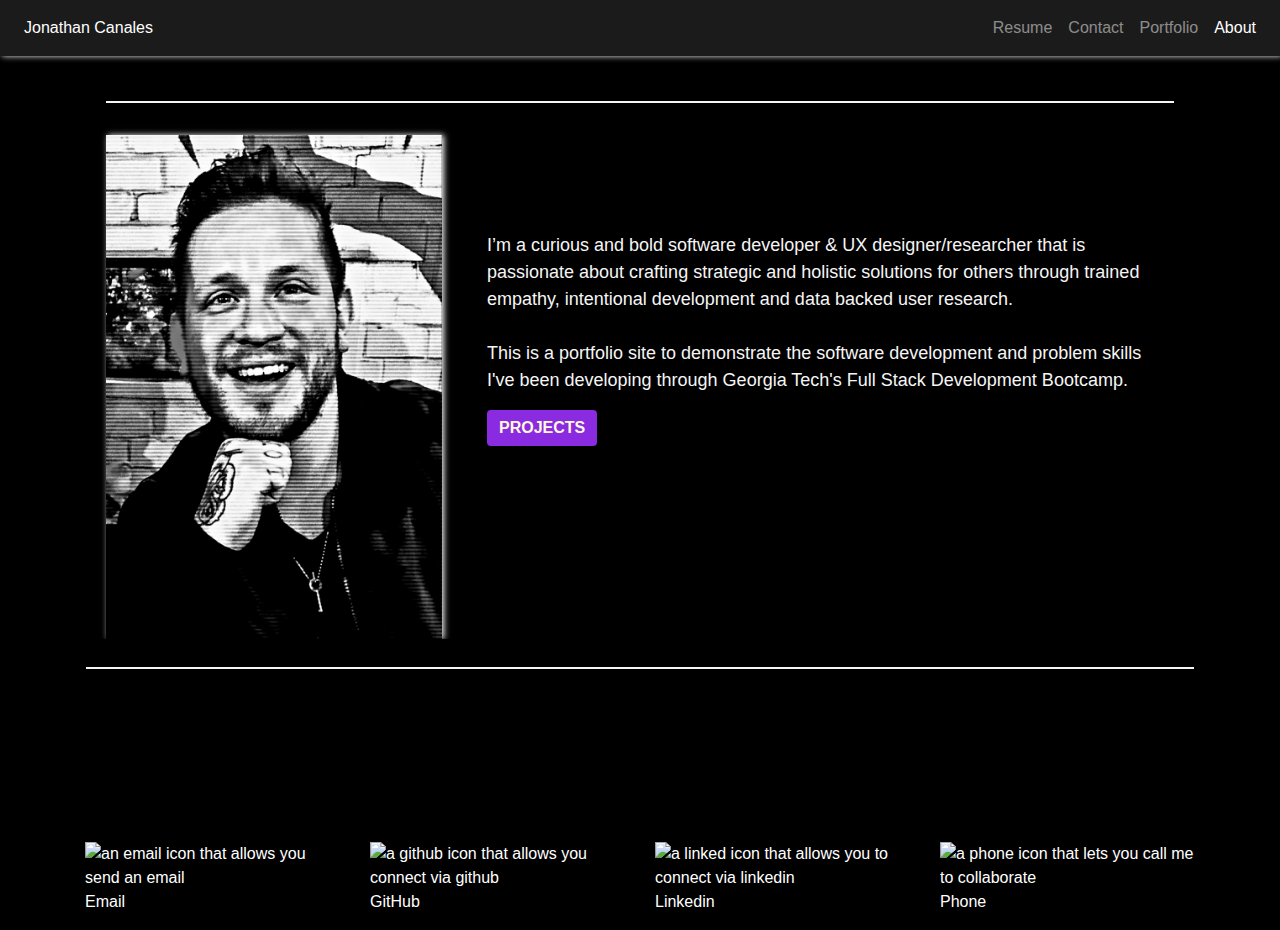
==== index.html @ 24560d38 "Worked on integrating icons & a nav bar into this portfolio & making sure all links worked on projec" ====
<!DOCTYPE html>
<html lang="en">
<head>
    <meta charset="UTF-8">
    <meta name="viewport" content="width=device-width, initial-scale=1.0">
    <title>Jonathan Canales Developer</title>
    <link rel="stylesheet" href="https://stackpath.bootstrapcdn.com/bootstrap/4.5.2/css/bootstrap.min.css" integrity="sha384-JcKb8q3iqJ61gNV9KGb8thSsNjpSL0n8PARn9HuZOnIxN0hoP+VmmDGMN5t9UJ0Z" crossorigin="anonymous">
    <script src="https://code.jquery.com/jquery-3.5.1.slim.min.js" integrity="sha384-DfXdz2htPH0lsSSs5nCTpuj/zy4C+OGpamoFVy38MVBnE+IbbVYUew+OrCXaRkfj" crossorigin="anonymous"></script>
    <script src="https://cdn.jsdelivr.net/npm/popper.js@1.16.1/dist/umd/popper.min.js" integrity="sha384-9/reFTGAW83EW2RDu2S0VKaIzap3H66lZH81PoYlFhbGU+6BZp6G7niu735Sk7lN" crossorigin="anonymous"></script>
    <script src="https://stackpath.bootstrapcdn.com/bootstrap/4.5.2/js/bootstrap.min.js" integrity="sha384-B4gt1jrGC7Jh4AgTPSdUtOBvfO8shuf57BaghqFfPlYxofvL8/KUEfYiJOMMV+rV" crossorigin="anonymous"></script>
    <link rel="stylesheet" href="assets/portfolio.css">
    </head>

<body>
  
    <nav class="navbar navbar-expand-lg navbar-dark dark-mode-nav">
       <a class="navbar-brand ml-2" href="index.html">Jonathan Canales</a>
        <button class="navbar-toggler" type="button" data-toggle="collapse" data-target="#navbarSupportedContent" aria-controls="navbarSupportedContent" aria-expanded="false" aria-label="Toggle navigation">
          <span class="navbar-toggler-icon"></span>
        </button>
       <div class="collapse navbar-collapse" id="navbarSupportedContent">
            <!-- ml-auto floats the nav bar to the right -->
            <ul class="navbar-nav ml-auto">
            <li class="nav-item">
                <a class="nav-link" id="resume-html" href="contact.html">Resume</a>
            </li>
            <li class="nav-item">
              <a class="nav-link" id="contact-html" href="contact.html">Contact</a>
            </li>
            <li class="nav-item">
              <a class="nav-link" id="portfolio-html" href="portfolio.html">Portfolio</a>
            </li>
            <li class="nav-item active">
                <a class="nav-link" id="index-html" href="index.html">About</a>
              </li>
          </form>
        </div>
      </nav>

       

    <main>
      <div class="container">
          <div class="row">
              <div class="col-sm-12 mb-5 mt-3 card dark-mode">
                  <div class="card-body">
                        <div class="line my-2"></div>
                    <div class="row">
                        <div class="image-container col-sm-4 pt-4" id="left-container">
                            <img src="assets\home-canales.png" alt="a black & white photo of a smiling young software developer"
                            class="float-left mr-2 img-fluid dark-mode-nav">
                            </div>
                        <div class="col-sm-8" id="right-container">
                            <div class="container">
                            
                                <p class="text-vertical-center">
                                I’m a curious and bold software developer & UX designer/researcher that is passionate about crafting strategic and holistic solutions for others through trained empathy,
                                intentional development and data backed user research.
                                <br><br>
                                This is a portfolio site to demonstrate the software development and problem skills I've been developing through Georgia Tech's Full Stack Development Bootcamp.
                                </p> 
                               
                                <div class="button-holder">
                                <a href="portfolio.html">
                                <div class="btn btn-light modern-sapien-btn" id="projects-button">
                                    PROJECTS
                                </div></a>
                                </div>
                         </div>
                      </div>                 
                    </div>
                  </div>
                  <div class="line my-2"></div>
                  
                </div>
               </div>  
            </div>
    </main>

    <footer class="footer mt-auto py-1">
        <div class="container">
         <div class="row"> 
              
                <div class="col-sm-3 py-3">
                <a href="mailto: joncanales2@gmail.com">
                <img src="./icons/email.png" alt="an email icon that allows you send an email" height="30px" width="30px"> Email
                </a>
                </div>
            
              
                <div class="col-sm-3 py-3">
                <a href="https://github.com/modern-sapien" target="_blank">
                <img src="./icons/GitHub-Mark.png" alt="a github icon that allows you connect via github" height="30px" width="30px"> GitHub
                  </a>
             </div>

              <a href="https://www.linkedin.com/in/modern-sapien/">
                <div class="col-sm-3 py-3">
                <img src="./icons/linkedin.png" alt="a linked icon that allows you to connect via linkedin" height="30px" width="30px"> Linkedin
            </a>
            </div>

             <div class="col-sm-3 py-3">
            <a href="tel:7703547838">
                <img src="./icons/phone.png" alt="a phone icon that lets you call me to collaborate" height="30px" width="30px"> Phone
            </a>
             </div>
         </div>
        </div>
</footer>
      <script src="https://code.jquery.com/jquery-3.5.1.min.js" integrity="sha256-9/aliU8dGd2tb6OSsuzixeV4y/faTqgFtohetphbbj0=" crossorigin="anonymous"></script>
    <script src="./assets/portfolio.js" async defer></script>
</body>
</html>
---- assets/portfolio.css ----
html{
    height:    100%;
}
body {
    background: black;
}


main {
    min-height: calc(100vh - 78px - 56px);
}

a:link {
    color:white;
    background-color: transparent;
    text-decoration: none;
    font-size: 16px;
  }
a:visited {
    color:white;
    background-color: transparent;
    text-decoration: none;
    font-size: 16px;
  }

.dark-mode-nav{
    background: rgb(27, 27, 27);
    color: whitesmoke;
    box-shadow: 2px 0px 6px whitesmoke;
    font-size: 18px;
}

.dark-mode{
    background: black;
    color: whitesmoke;
    font-size: 18px;
}

.image-container{
    contain: content;
}

.line {
    background: whitesmoke;
    height: 2px;
}

.text-vertical-center {
    padding-top: 18%;
}

.modern-sapien-btn {
    background: blueviolet;
    border: black;
    color: cornsilk;
    font-weight: bold;
    box-shadow: 2px 2px 5px -px whitesmoke;
}

.footer {
margin-top: auto;
height: 50px;
width: 100%;
}
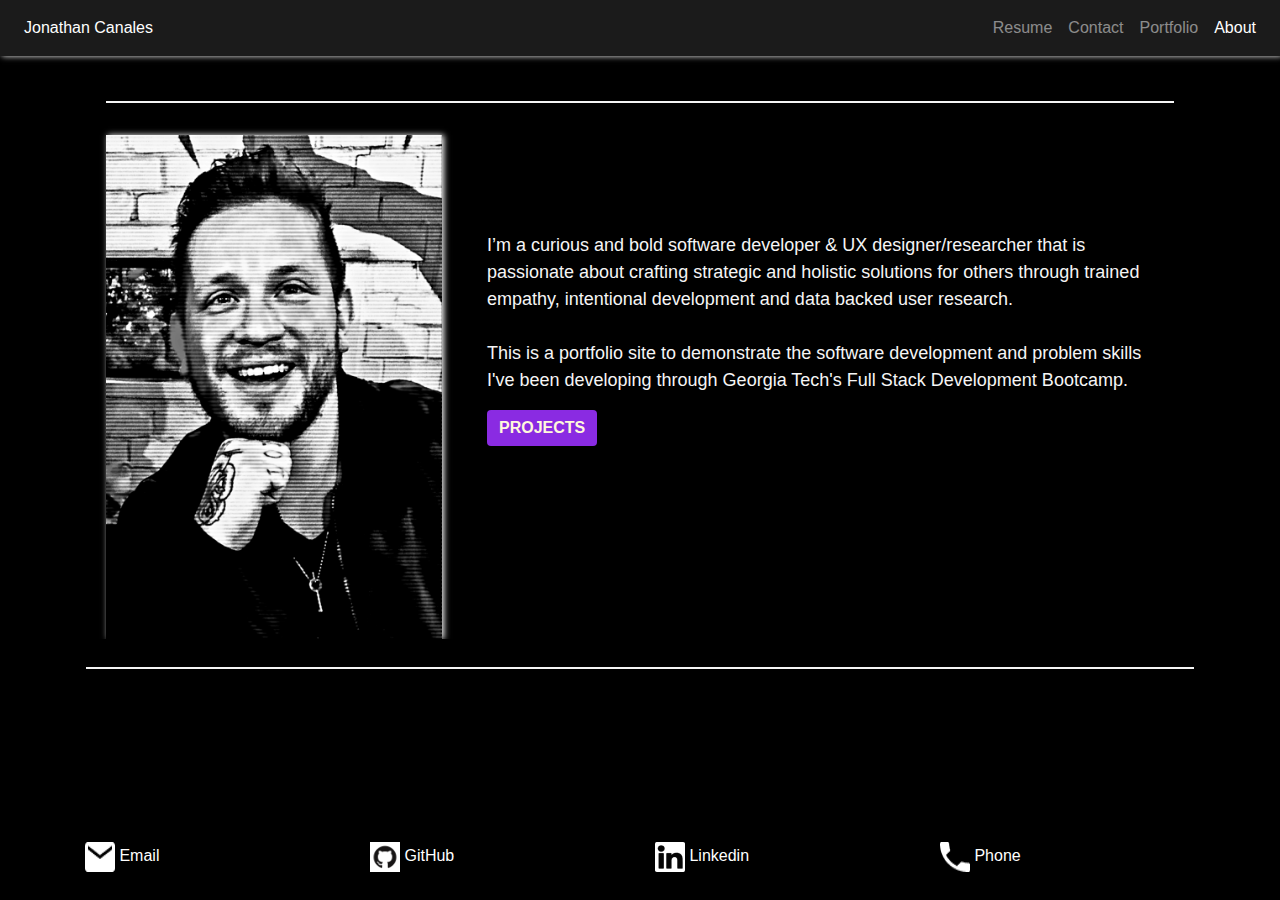
==== commit caa2485f: "updated icons to Icons as github isn't updating the folder name for some reason." ====
--- a/index.html
+++ b/index.html
@@ -78,35 +78,35 @@
     </main>
 
     <footer class="footer mt-auto py-1">
-        <div class="container">
-         <div class="row"> 
-              
-                <div class="col-sm-3 py-3">
-                <a href="mailto: joncanales2@gmail.com">
-                <img src="./icons/email.png" alt="an email icon that allows you send an email" height="30px" width="30px"> Email
-                </a>
-                </div>
-            
-              
-                <div class="col-sm-3 py-3">
-                <a href="https://github.com/modern-sapien" target="_blank">
-                <img src="./icons/GitHub-Mark.png" alt="a github icon that allows you connect via github" height="30px" width="30px"> GitHub
-                  </a>
+      <div class="container">
+          <div class="row"> 
+               
+                 <div class="col-sm-3 py-3">
+                 <a href="mailto: joncanales2@gmail.com">
+                 <img src="Icons/email.png" alt="an email icon that allows you send an email" height="30px" width="30px"> Email
+                 </a>
+                 </div>
+             
+               
+                 <div class="col-sm-3 py-3">
+                 <a href="https://github.com/modern-sapien" target="_blank">
+                 <img src="Icons/GitHub-Mark.png" alt="a github icon that allows you connect via github" height="30px" width="30px"> GitHub
+                   </a>
+              </div>
+ 
+               <a href="https://www.linkedin.com/in/modern-sapien/">
+                 <div class="col-sm-3 py-3">
+                 <img src="Icons/linkedin.png" alt="a linked icon that allows you to connect via linkedin" height="30px" width="30px"> Linkedin
+             </a>
              </div>
 
-              <a href="https://www.linkedin.com/in/modern-sapien/">
-                <div class="col-sm-3 py-3">
-                <img src="./icons/linkedin.png" alt="a linked icon that allows you to connect via linkedin" height="30px" width="30px"> Linkedin
-            </a>
-            </div>
-
-             <div class="col-sm-3 py-3">
-            <a href="tel:7703547838">
-                <img src="./icons/phone.png" alt="a phone icon that lets you call me to collaborate" height="30px" width="30px"> Phone
-            </a>
-             </div>
+              <div class="col-sm-3 py-3">
+             <a href="tel:7703547838">
+                 <img src="Icons/phone.png" alt="a phone icon that lets you call me to collaborate" height="30px" width="30px"> Phone
+             </a>
+              </div>
+          </div>
          </div>
-        </div>
 </footer>
       <script src="https://code.jquery.com/jquery-3.5.1.min.js" integrity="sha256-9/aliU8dGd2tb6OSsuzixeV4y/faTqgFtohetphbbj0=" crossorigin="anonymous"></script>
     <script src="./assets/portfolio.js" async defer></script>
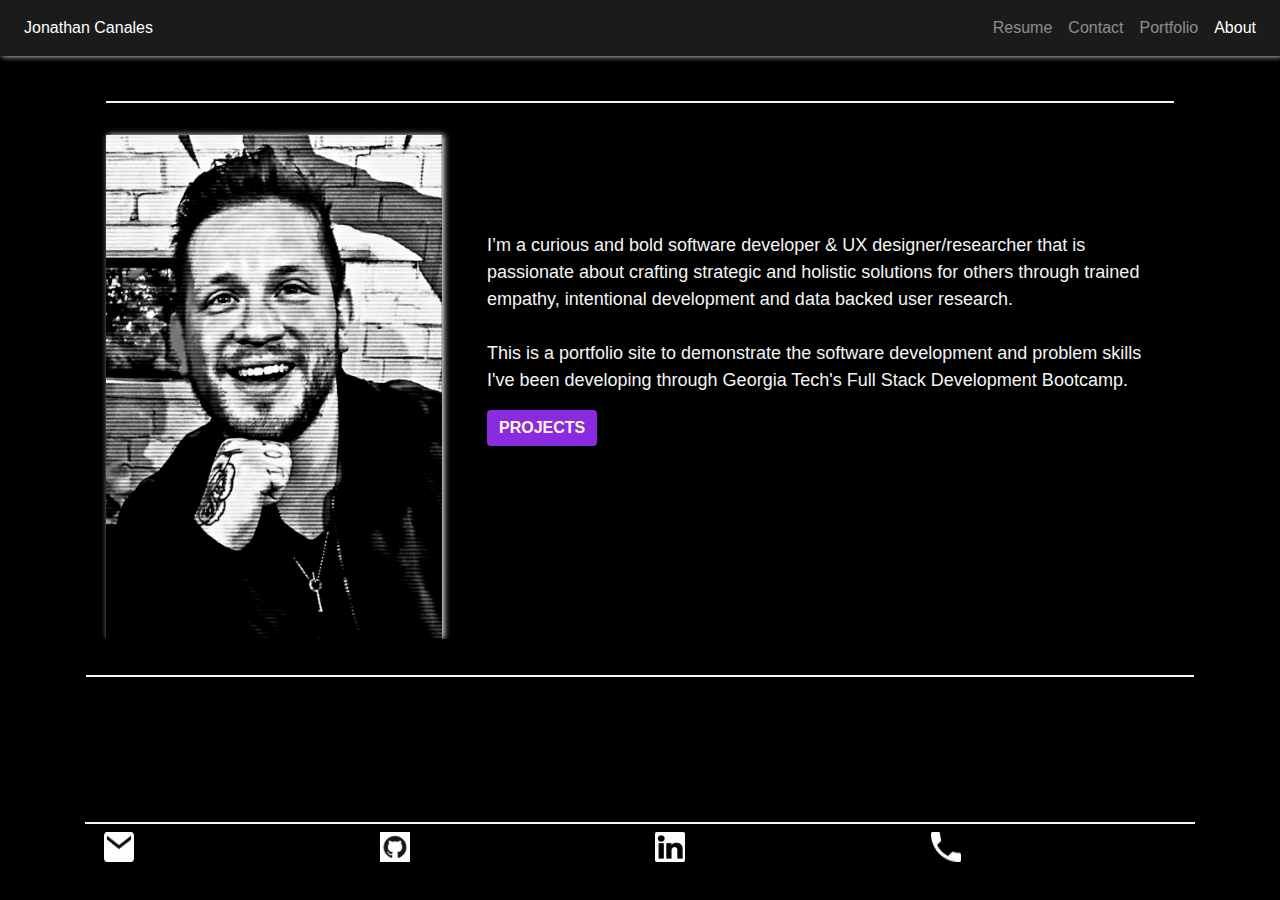
==== commit 411dceec: "I sorted out the footer to work better." ====
--- a/index.html
+++ b/index.html
@@ -22,10 +22,10 @@
             <!-- ml-auto floats the nav bar to the right -->
             <ul class="navbar-nav ml-auto">
             <li class="nav-item">
-                <a class="nav-link" id="resume-html" href="contact.html">Resume</a>
+                <a class="nav-link" id="resume-html" href="https://drive.google.com/file/d/1mjiCAw2r9W3KynCmsbIoPCT7upNJ5XEq/view?usp=sharing" target="_blank">Resume</a>
             </li>
             <li class="nav-item">
-              <a class="nav-link" id="contact-html" href="contact.html">Contact</a>
+              <a class="nav-link" id="contact-html" href="mailto: joncanales2@gmail.com">Contact</a>
             </li>
             <li class="nav-item">
               <a class="nav-link" id="portfolio-html" href="portfolio.html">Portfolio</a>
@@ -42,7 +42,7 @@
     <main>
       <div class="container">
           <div class="row">
-              <div class="col-sm-12 mb-5 mt-3 card dark-mode">
+              <div class="col-sm-12 mb-2 mt-3 card dark-mode">
                   <div class="card-body">
                         <div class="line my-2"></div>
                     <div class="row">
@@ -70,39 +70,41 @@
                       </div>                 
                     </div>
                   </div>
-                  <div class="line my-2"></div>
+                  <div class="line mt-3"></div>
                   
                 </div>
                </div>  
             </div>
     </main>
 
-    <footer class="footer mt-auto py-1">
+    <footer class="footer mt-auto d-flex">
+      
       <div class="container">
-          <div class="row"> 
+        <div class="line"></div>
+          <div class="row d-flex justify-content-between mx-1"> 
                
-                 <div class="col-sm-3 py-3">
+                 <div class="col-2 col-sm-3 py-2">
                  <a href="mailto: joncanales2@gmail.com">
-                 <img src="Icons/email.png" alt="an email icon that allows you send an email" height="30px" width="30px"> Email
+                 <img src="Icons/email.png" alt="an email icon that allows you send an email" height="30px" width="30px">
                  </a>
                  </div>
              
                
-                 <div class="col-sm-3 py-3">
+                 <div class="col-2 col-sm-3 py-2">
                  <a href="https://github.com/modern-sapien" target="_blank">
-                 <img src="Icons/GitHub-Mark.png" alt="a github icon that allows you connect via github" height="30px" width="30px"> GitHub
+                 <img src="Icons/GitHub-Mark.png" alt="a github icon that allows you connect via github" height="30px" width="30px">
                    </a>
               </div>
  
                <a href="https://www.linkedin.com/in/modern-sapien/">
-                 <div class="col-sm-3 py-3">
-                 <img src="Icons/linkedin.png" alt="a linked icon that allows you to connect via linkedin" height="30px" width="30px"> Linkedin
+                 <div class="col-2 col-sm-3 py-2">
+                 <img src="Icons/linkedin.png" alt="a linked icon that allows you to connect via linkedin" height="30px" width="30px">
              </a>
              </div>
 
-              <div class="col-sm-3 py-3">
+              <div class="col-2 col-sm-3 py-2">
              <a href="tel:7703547838">
-                 <img src="Icons/phone.png" alt="a phone icon that lets you call me to collaborate" height="30px" width="30px"> Phone
+                 <img src="Icons/phone.png" alt="a phone icon that lets you call me to collaborate" height="30px" width="30px">
              </a>
               </div>
           </div>
--- a/assets/portfolio.css
+++ b/assets/portfolio.css
@@ -59,6 +59,5 @@
 
 .footer {
 margin-top: auto;
-height: 50px;
 width: 100%;
 }